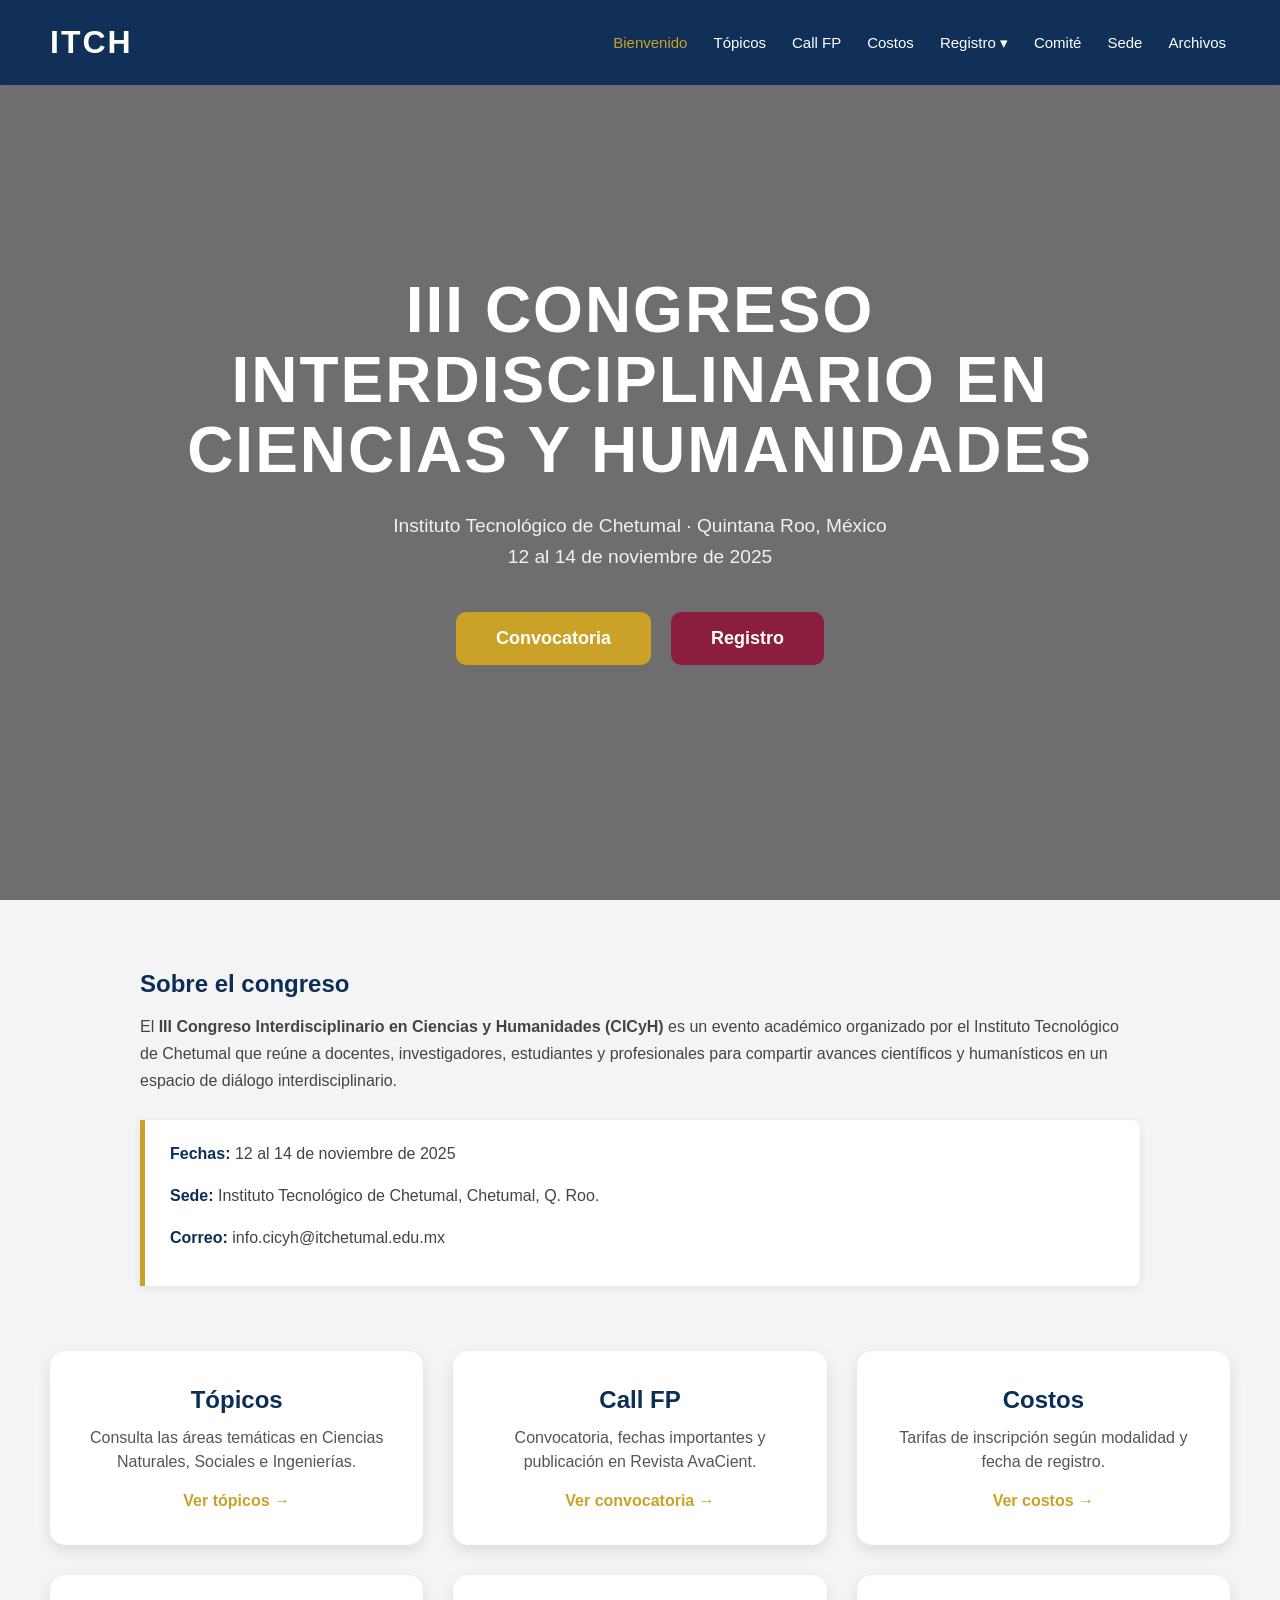
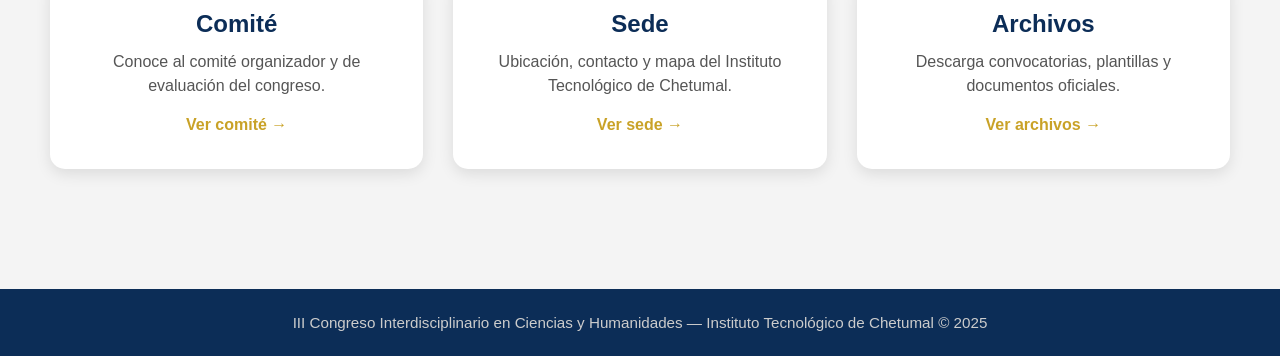
==== index.html @ 8d5da8f0 "archivos iniciales" ====
<!DOCTYPE html>
<html lang="es">
<head>
    <meta charset="UTF-8">
    <meta name="viewport" content="width=device-width, initial-scale=1.0">
    <title>III Congreso Interdisciplinario — ITCH</title>
    <link rel="stylesheet" href="css/style.css">
</head>
<body>

    <!-- ===== NAVEGACIÓN PRINCIPAL ===== -->
    <header>
        <nav class="navbar">
            <div class="logo">
                <a href="index.html"><h2>ITCH</h2></a>
            </div>
            <ul class="menu">
                <li><a href="index.html" class="activo">Bienvenido</a></li>
                <li><a href="topicos.html">Tópicos</a></li>
                <li><a href="call-fp.html">Call FP</a></li>
                <li><a href="costos.html">Costos</a></li>
                <li>
                    <a href="#">Registro ▾</a>
                    <ul class="submenu">
                        <li><a href="registro-publicacion.html">Trabajo con publicación</a></li>
                        <li><a href="registro-sin-publicacion.html">Trabajo sin publicación</a></li>
                        <li><a href="registro-asistente.html">Asistente</a></li>
                    </ul>
                </li>
                <li><a href="comite.html">Comité</a></li>
                <li><a href="sede.html">Sede</a></li>
                <li><a href="archivos.html">Archivos</a></li>
            </ul>
        </nav>
    </header>

    <!-- ===== HERO — Portada del congreso ===== -->
    <section class="hero">
        <div class="contenido">
            <h1>
                III CONGRESO <br>
                INTERDISCIPLINARIO EN <br>
                CIENCIAS Y HUMANIDADES
            </h1>
            <p class="texto-legal">
                Instituto Tecnológico de Chetumal · Quintana Roo, México
                <br>
                12 al 14 de noviembre de 2025
            </p>
            <div class="botones">
                <a href="archivos.html" class="btn">Convocatoria</a>
                <a href="registro-asistente.html" class="btn btn-secundario">Registro</a>
            </div>
        </div>
    </section>

    <!-- ===== DESCRIPCIÓN BREVE ===== -->
    <section class="pagina" style="padding-top: 40px; padding-bottom: 20px;">
        <h2>Sobre el congreso</h2>
        <p>
            El <strong>III Congreso Interdisciplinario en Ciencias y Humanidades (CICyH)</strong>
            es un evento académico organizado por el Instituto Tecnológico de Chetumal que reúne
            a docentes, investigadores, estudiantes y profesionales para compartir avances
            científicos y humanísticos en un espacio de diálogo interdisciplinario.
        </p>
        <div class="info-box">
            <p><strong>Fechas:</strong> 12 al 14 de noviembre de 2025</p>
            <p><strong>Sede:</strong> Instituto Tecnológico de Chetumal, Chetumal, Q. Roo.</p>
            <p><strong>Correo:</strong> info.cicyh@itchetumal.edu.mx</p>
        </div>
    </section>

    <!-- ===== TARJETAS DE ACCESO RÁPIDO (6 secciones) ===== -->
    <section class="cards" style="padding-top: 20px;">

        <div class="card">
            <h3>Tópicos</h3>
            <p>Consulta las áreas temáticas en Ciencias Naturales, Sociales e Ingenierías.</p>
            <a href="topicos.html">Ver tópicos →</a>
        </div>

        <div class="card">
            <h3>Call FP</h3>
            <p>Convocatoria, fechas importantes y publicación en Revista AvaCient.</p>
            <a href="call-fp.html">Ver convocatoria →</a>
        </div>

        <div class="card">
            <h3>Costos</h3>
            <p>Tarifas de inscripción según modalidad y fecha de registro.</p>
            <a href="costos.html">Ver costos →</a>
        </div>

        <div class="card">
            <h3>Comité</h3>
            <p>Conoce al comité organizador y de evaluación del congreso.</p>
            <a href="comite.html">Ver comité →</a>
        </div>

        <div class="card">
            <h3>Sede</h3>
            <p>Ubicación, contacto y mapa del Instituto Tecnológico de Chetumal.</p>
            <a href="sede.html">Ver sede →</a>
        </div>

        <div class="card">
            <h3>Archivos</h3>
            <p>Descarga convocatorias, plantillas y documentos oficiales.</p>
            <a href="archivos.html">Ver archivos →</a>
        </div>

    </section>

    <footer>
        <p>III Congreso Interdisciplinario en Ciencias y Humanidades — Instituto Tecnológico de Chetumal © 2025</p>
    </footer>

    <script src="js/script.js"></script>
</body>
</html>
---- css/style.css ----
/* ============================================================
   style.css — III Congreso Interdisciplinario en Ciencias y Humanidades
   Instituto Tecnológico de Chetumal (ITCH)
   HTML + CSS vanilla. Diseño pensado para escritorio.
   ============================================================ */

/* --- Reset: elimina márgenes y bordes por defecto del navegador --- */
* {
    margin: 0;
    padding: 0;
    box-sizing: border-box;
    font-family: Arial, Helvetica, sans-serif;
}

body {
    background-color: #f4f4f4;
    color: #333;
    min-width: 1024px;
}

/* ============================================================
   BARRA DE NAVEGACIÓN — Flexbox horizontal
   ============================================================ */

.navbar {
    width: 100%;
    height: 85px;
    background-color: rgba(12, 45, 87, 0.95);
    display: flex;
    justify-content: space-between;
    align-items: center;
    padding: 0 50px;
    position: fixed;
    top: 0;
    z-index: 1000;
    backdrop-filter: blur(5px);
}

.logo a {
    text-decoration: none;
}

.logo h2 {
    color: white;
    font-size: 32px;
    letter-spacing: 2px;
}

.menu {
    display: flex;
    list-style: none;
    gap: 18px;
    align-items: center;
}

.menu > li {
    position: relative;
}

.menu li a {
    text-decoration: none;
    color: white;
    font-size: 15px;
    transition: 0.3s;
    display: block;
    padding: 8px 4px;
}

.menu li a:hover,
.menu li a.activo {
    color: #c9a227;
}

/* Submenú de segundo nivel (Registro) */
.submenu {
    display: none;
    position: absolute;
    top: 100%;
    left: 0;
    background-color: #0c2d57;
    list-style: none;
    min-width: 240px;
    border-radius: 0 0 8px 8px;
    box-shadow: 0 4px 12px rgba(0, 0, 0, 0.3);
    padding: 8px 0;
}

.menu > li:hover .submenu {
    display: block;
}

.submenu li a {
    padding: 10px 20px;
    font-size: 14px;
}

.submenu li a:hover {
    background-color: rgba(201, 162, 39, 0.15);
}

/* ============================================================
   HERO — Portada principal (index.html)
   ============================================================ */

.hero {
    width: 100%;
    height: 100vh;
    background:
        linear-gradient(rgba(0, 0, 0, 0.55), rgba(0, 0, 0, 0.55)),
        url('../img/fondo.jpg');
    background-size: cover;
    background-position: center;
    display: flex;
    justify-content: center;
    align-items: center;
    text-align: center;
    padding: 0 20px;
}

.contenido {
    max-width: 1100px;
    margin-top: 40px;
}

.contenido h1 {
    color: white;
    font-size: 4rem;
    font-weight: 900;
    line-height: 1.1;
    letter-spacing: 2px;
    margin-bottom: 25px;
    text-transform: uppercase;
}

.texto-legal {
    color: #f1f1f1;
    font-size: 1.2rem;
    margin-bottom: 40px;
    line-height: 1.6;
}

.botones {
    display: flex;
    justify-content: center;
    align-items: center;
    gap: 20px;
}

.btn {
    background-color: #c9a227;
    color: white;
    padding: 16px 40px;
    border-radius: 10px;
    text-decoration: none;
    font-size: 18px;
    font-weight: bold;
    transition: 0.3s;
    border: none;
    cursor: pointer;
    display: inline-block;
}

.btn:hover {
    transform: translateY(-3px);
    background-color: #a88414;
}

.btn-secundario {
    background-color: #8b1e3f;
}

.btn-secundario:hover {
    background-color: #701730;
}

.btn-limpiar {
    background-color: #666;
}

.btn-limpiar:hover {
    background-color: #444;
}

/* ============================================================
   TARJETAS — Acceso rápido (index.html y archivos.html)
   ============================================================ */

.cards {
    width: 100%;
    padding: 80px 50px;
    display: grid;
    grid-template-columns: repeat(3, 1fr);
    gap: 30px;
}

.card {
    background-color: white;
    padding: 35px 28px;
    border-radius: 15px;
    box-shadow: 0 5px 15px rgba(0, 0, 0, 0.1);
    text-align: center;
    transition: 0.3s;
}

.card:hover {
    transform: translateY(-8px);
}

.card h3 {
    color: #0c2d57;
    font-size: 24px;
    margin-bottom: 12px;
}

.card p {
    color: #555;
    line-height: 1.5;
    margin-bottom: 18px;
}

.card a {
    color: #c9a227;
    font-weight: bold;
    text-decoration: none;
}

.card a:hover {
    text-decoration: underline;
}

/* ============================================================
   PÁGINAS INTERNAS — Contenedor general
   ============================================================ */

.pagina {
    max-width: 1100px;
    margin: 0 auto;
    padding: 120px 50px 60px;
}

.pagina h1 {
    color: #0c2d57;
    font-size: 2.5rem;
    margin-bottom: 10px;
    border-bottom: 4px solid #c9a227;
    padding-bottom: 15px;
}

.pagina .subtitulo {
    color: #666;
    font-size: 1.1rem;
    margin-bottom: 30px;
}

.pagina h2 {
    color: #0c2d57;
    font-size: 1.5rem;
    margin: 30px 0 15px;
}

.pagina p {
    line-height: 1.7;
    margin-bottom: 15px;
    color: #444;
}

.pagina ul,
.pagina ol {
    margin: 15px 0 15px 30px;
    line-height: 1.8;
    color: #444;
}

.pagina a {
    color: #0c2d57;
}

.info-box {
    background-color: white;
    border-left: 5px solid #c9a227;
    padding: 20px 25px;
    margin: 25px 0;
    border-radius: 0 8px 8px 0;
    box-shadow: 0 2px 8px rgba(0, 0, 0, 0.08);
}

.info-box strong {
    color: #0c2d57;
}

/* ============================================================
   TÓPICOS — Grid de 3 áreas temáticas
   ============================================================ */

.topicos-grid {
    display: grid;
    grid-template-columns: repeat(3, 1fr);
    gap: 25px;
    margin-top: 30px;
}

.topico-card {
    background-color: white;
    padding: 28px;
    border-radius: 12px;
    box-shadow: 0 4px 12px rgba(0, 0, 0, 0.1);
}

.topico-card h3 {
    color: #8b1e3f;
    font-size: 1.15rem;
    margin-bottom: 15px;
    line-height: 1.3;
}

.topico-card ul {
    margin-left: 18px;
    font-size: 0.95rem;
}

/* ============================================================
   TABLAS — Costos y fechas
   ============================================================ */

.tabla-datos {
    width: 100%;
    border-collapse: collapse;
    margin: 20px 0;
    background-color: white;
    box-shadow: 0 2px 10px rgba(0, 0, 0, 0.08);
    border-radius: 8px;
    overflow: hidden;
}

.tabla-datos th,
.tabla-datos td {
    padding: 14px 20px;
    text-align: left;
    border-bottom: 1px solid #e0e0e0;
}

.tabla-datos th {
    background-color: #0c2d57;
    color: white;
}

.tabla-datos tr:last-child td {
    border-bottom: none;
}

.tabla-datos tr:nth-child(even) {
    background-color: #f9f9f9;
}

/* Botones de descarga en Call FP */
.botones-descarga {
    display: flex;
    gap: 20px;
    margin: 25px 0;
    flex-wrap: wrap;
}

/* ============================================================
   FORMULARIOS DE REGISTRO
   ============================================================ */

.formulario {
    background-color: white;
    padding: 35px 40px;
    border-radius: 12px;
    box-shadow: 0 4px 15px rgba(0, 0, 0, 0.1);
    margin-top: 20px;
}

.grupo-campo {
    margin-bottom: 20px;
}

.grupo-campo label {
    display: block;
    font-weight: bold;
    color: #0c2d57;
    margin-bottom: 6px;
}

.grupo-campo input,
.grupo-campo select,
.grupo-campo textarea {
    width: 100%;
    padding: 12px 14px;
    border: 2px solid #ddd;
    border-radius: 8px;
    font-size: 16px;
}

.grupo-campo input:focus,
.grupo-campo select:focus,
.grupo-campo textarea:focus {
    outline: none;
    border-color: #c9a227;
}

.grupo-campo textarea {
    min-height: 90px;
    resize: vertical;
}

.grupo-campo small {
    display: block;
    color: #777;
    margin-top: 4px;
    font-size: 0.85rem;
}

.fila-dos {
    display: flex;
    gap: 20px;
}

.fila-dos .grupo-campo {
    flex: 1;
}

.botones-formulario {
    display: flex;
    gap: 15px;
    margin-top: 10px;
}

/* ============================================================
   COMITÉ — Acordeón con details/summary
   ============================================================ */

.acordeon {
    margin-top: 25px;
}

.acordeon details {
    background-color: white;
    border-radius: 8px;
    margin-bottom: 12px;
    box-shadow: 0 2px 8px rgba(0, 0, 0, 0.08);
}

.acordeon summary {
    padding: 18px 25px;
    font-size: 1.1rem;
    font-weight: bold;
    color: #0c2d57;
    cursor: pointer;
    background-color: #eef2f7;
    list-style: none;
}

.acordeon summary::before {
    content: "▶ ";
    color: #c9a227;
    font-size: 0.85rem;
}

.acordeon details[open] summary::before {
    content: "▼ ";
}

.acordeon .contenido-acordeon {
    padding: 20px 25px;
    line-height: 1.8;
}

.acordeon .contenido-acordeon ul {
    margin-left: 20px;
}

/* ============================================================
   SEDE — Datos de contacto y mapa
   ============================================================ */

.sede-info {
    display: flex;
    gap: 40px;
    margin-top: 25px;
}

.sede-datos {
    flex: 1;
}

.sede-datos a {
    color: #0c2d57;
}

.sede-mapa {
    flex: 1;
    min-height: 380px;
    border-radius: 12px;
    overflow: hidden;
    border: 2px solid #ddd;
}

.sede-mapa iframe {
    width: 100%;
    height: 380px;
    border: 0;
}

/* ============================================================
   ARCHIVOS — Lista de descargas
   ============================================================ */

.lista-archivos {
    list-style: none;
    margin: 25px 0;
    padding: 0;
}

.lista-archivos li {
    background-color: white;
    margin-bottom: 12px;
    padding: 18px 25px;
    border-radius: 8px;
    box-shadow: 0 2px 6px rgba(0, 0, 0, 0.06);
    display: flex;
    justify-content: space-between;
    align-items: center;
}

.lista-archivos a {
    color: #0c2d57;
    font-weight: bold;
    text-decoration: none;
}

.lista-archivos a:hover {
    color: #c9a227;
}

.lista-archivos .tipo {
    color: #888;
    font-size: 0.9rem;
}

/* ============================================================
   PÁGINA DE ÉXITO (exito.html)
   ============================================================ */

.exito {
    text-align: center;
    padding: 180px 50px 80px;
    max-width: 700px;
    margin: 0 auto;
}

.exito-icono {
    font-size: 5rem;
    color: #2e7d32;
    margin-bottom: 20px;
}

.exito h1 {
    color: #0c2d57;
    font-size: 2.2rem;
    margin-bottom: 15px;
}

.exito p {
    color: #555;
    font-size: 1.1rem;
    margin-bottom: 20px;
    line-height: 1.6;
}

/* ============================================================
   PIE DE PÁGINA
   ============================================================ */

footer {
    background-color: #0c2d57;
    color: white;
    text-align: center;
    padding: 25px 50px;
    margin-top: 40px;
}

footer p {
    font-size: 0.95rem;
    color: #ccc;
}
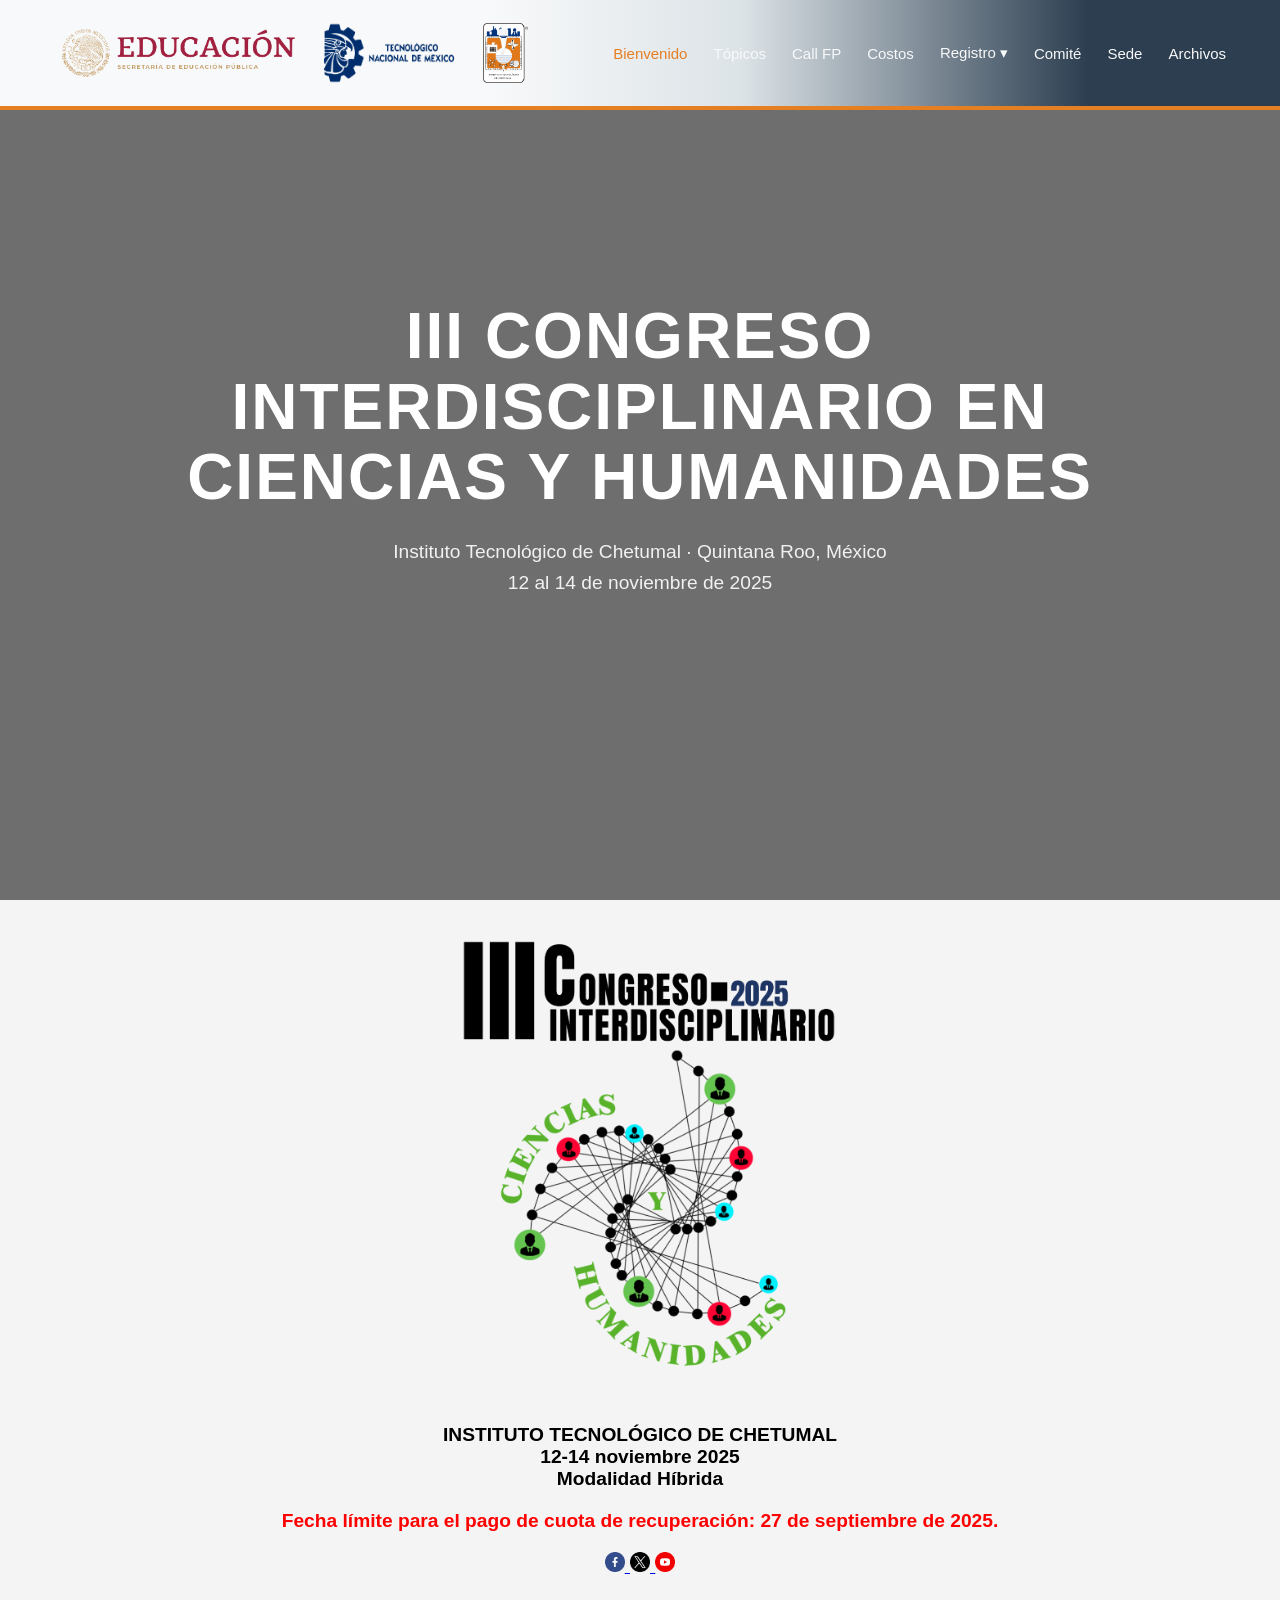
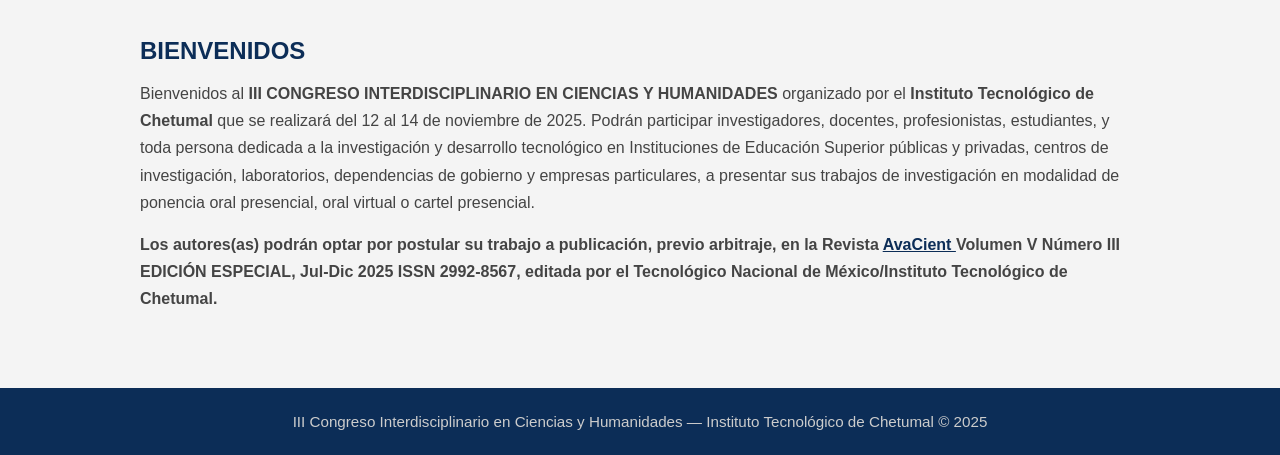
==== commit 59464b2f: "Actualización del sistema de diseño y modificacion del encabezado" ====
--- a/index.html
+++ b/index.html
@@ -4,15 +4,20 @@
     <meta charset="UTF-8">
     <meta name="viewport" content="width=device-width, initial-scale=1.0">
     <title>III Congreso Interdisciplinario — ITCH</title>
+    <link rel="icon" href="img/tecnm.ico" />
     <link rel="stylesheet" href="css/style.css">
 </head>
 <body>
 
-    <!-- ===== NAVEGACIÓN PRINCIPAL ===== -->
     <header>
-        <nav class="navbar">
-            <div class="logo">
-                <a href="index.html"><h2>ITCH</h2></a>
+        <nav class="navbar navbar-institucional">
+            <!-- Bloque institucional: logos oficiales alineados a la izquierda -->
+            <div class="navbar-logos">
+                <a href="index.html" class="navbar-logos-link">
+                    <img src="img/logo_educacion.png" alt="Secretaría de Educación Pública" class="nav-logo logo-educacion">
+                    <img src="img/logo_tecnm.png" alt="Tecnológico Nacional de México" class="nav-logo logo-tecnm">
+                    <img src="img/logo_itch.png" alt="Instituto Tecnológico de Chetumal" class="nav-logo logo-itch">
+                </a>
             </div>
             <ul class="menu">
                 <li><a href="index.html" class="activo">Bienvenido</a></li>
@@ -34,8 +39,9 @@
         </nav>
     </header>
 
-    <!-- ===== HERO — Portada del congreso ===== -->
+    <!-- Banner principal -->
     <section class="hero">
+
         <div class="contenido">
             <h1>
                 III CONGRESO <br>
@@ -47,68 +53,59 @@
                 <br>
                 12 al 14 de noviembre de 2025
             </p>
-            <div class="botones">
-                <a href="archivos.html" class="btn">Convocatoria</a>
-                <a href="registro-asistente.html" class="btn btn-secundario">Registro</a>
-            </div>
         </div>
     </section>
 
-    <!-- ===== DESCRIPCIÓN BREVE ===== -->
-    <section class="pagina" style="padding-top: 40px; padding-bottom: 20px;">
-        <h2>Sobre el congreso</h2>
+    <center>
+        <img src="img/Logocicyh.png" alt="Logo Congreso" width="500px">
+    </center>
+
+    <p class="texto-centrado">
+        INSTITUTO TECNOLÓGICO DE CHETUMAL<br>
+        12-14 noviembre 2025<br>
+        Modalidad Híbrida<br>
+    </p>
+
+    <p class="texto-centrado texto-rojo">
+        Fecha límite para el pago de cuota de recuperación: 27 de septiembre de 2025.
+    </p>
+
+    <p class="texto-centrado">
+        <a href="https://www.facebook.com/ITChetumal" target="_blank">
+            <img src="img/icono_facebook.png" alt="Facebook" width="20px">
+        </a>
+        <a href="https://twitter.com/IT_Chetumal" target="_blank">
+            <img src="img/icono_x.png" alt="X" width="20px">
+        </a>
+        <a href="https://www.youtube.com/@institutotecnologicodechet8726" target="_blank">
+            <img src="img/icono_youtube.png" alt="Youtube" width="20px">
+        </a>
+    </p>
+
+    <section class="pagina" style="padding-top: 10px; padding-bottom: 20px;">
+        <h2>BIENVENIDOS</h2>
         <p>
-            El <strong>III Congreso Interdisciplinario en Ciencias y Humanidades (CICyH)</strong>
-            es un evento académico organizado por el Instituto Tecnológico de Chetumal que reúne
-            a docentes, investigadores, estudiantes y profesionales para compartir avances
-            científicos y humanísticos en un espacio de diálogo interdisciplinario.
+            Bienvenidos al <strong>III CONGRESO INTERDISCIPLINARIO EN CIENCIAS Y HUMANIDADES</strong> 
+            organizado por el <strong>Instituto Tecnológico de Chetumal</strong> que se realizará 
+            del 12 al 14 de noviembre de 2025. Podrán participar investigadores, docentes, profesionistas, estudiantes, 
+            y toda persona dedicada a la investigación y desarrollo tecnológico en Instituciones 
+            de Educación Superior públicas y privadas, centros de investigación, laboratorios, 
+            dependencias de gobierno y empresas particulares, a presentar sus trabajos de 
+            investigación en modalidad de ponencia oral presencial, oral virtual o cartel presencial. 
         </p>
-        <div class="info-box">
-            <p><strong>Fechas:</strong> 12 al 14 de noviembre de 2025</p>
-            <p><strong>Sede:</strong> Instituto Tecnológico de Chetumal, Chetumal, Q. Roo.</p>
-            <p><strong>Correo:</strong> info.cicyh@itchetumal.edu.mx</p>
-        </div>
-    </section>
+        <p>
+            <strong>
+            Los autores(as) podrán optar por postular su trabajo a publicación,
+            previo arbitraje, en la Revista 
+            <a href="https://avacient.chetumal.tecnm.mx/index.php/revista/issue/archive" target="_blank">
+                AvaCient
+            </a> 
 
-    <!-- ===== TARJETAS DE ACCESO RÁPIDO (6 secciones) ===== -->
-    <section class="cards" style="padding-top: 20px;">
-
-        <div class="card">
-            <h3>Tópicos</h3>
-            <p>Consulta las áreas temáticas en Ciencias Naturales, Sociales e Ingenierías.</p>
-            <a href="topicos.html">Ver tópicos →</a>
-        </div>
-
-        <div class="card">
-            <h3>Call FP</h3>
-            <p>Convocatoria, fechas importantes y publicación en Revista AvaCient.</p>
-            <a href="call-fp.html">Ver convocatoria →</a>
-        </div>
-
-        <div class="card">
-            <h3>Costos</h3>
-            <p>Tarifas de inscripción según modalidad y fecha de registro.</p>
-            <a href="costos.html">Ver costos →</a>
-        </div>
-
-        <div class="card">
-            <h3>Comité</h3>
-            <p>Conoce al comité organizador y de evaluación del congreso.</p>
-            <a href="comite.html">Ver comité →</a>
-        </div>
-
-        <div class="card">
-            <h3>Sede</h3>
-            <p>Ubicación, contacto y mapa del Instituto Tecnológico de Chetumal.</p>
-            <a href="sede.html">Ver sede →</a>
-        </div>
-
-        <div class="card">
-            <h3>Archivos</h3>
-            <p>Descarga convocatorias, plantillas y documentos oficiales.</p>
-            <a href="archivos.html">Ver archivos →</a>
-        </div>
-
+            Volumen V Número III EDICIÓN ESPECIAL, 
+            Jul-Dic 2025 ISSN 2992-8567, editada por el Tecnológico Nacional de 
+            México/Instituto Tecnológico de Chetumal.
+            </strong>
+        </p>
     </section>
 
     <footer>
--- a/css/style.css
+++ b/css/style.css
@@ -18,14 +18,36 @@
     min-width: 1024px;
 }
 
+.texto-centrado {
+    text-align: center;
+    font-size: 1.2rem;
+    font-weight: bold;
+    color: #000000;
+    margin-bottom: 20px;
+    margin-top: 20px;
+    margin-left: 20px;
+    margin-right: 20px;
+}
+
+.texto-rojo {
+    color: #ff0000;
+    font-weight: bold;
+    font-size: 1.2rem;
+    margin-bottom: 20px;
+    margin-top: 20px;
+    margin-left: 20px;
+    margin-right: 20px;
+}
+
 /* ============================================================
    BARRA DE NAVEGACIÓN — Flexbox horizontal
    ============================================================ */
 
 .navbar {
     width: 100%;
-    height: 85px;
-    background-color: rgba(12, 45, 87, 0.95);
+    height: 110px;
+    /* Secondary #2C3E50 — fondo base del navbar (páginas internas) */
+    background-color: #2C3E50;
     display: flex;
     justify-content: space-between;
     align-items: center;
@@ -33,15 +55,71 @@
     position: fixed;
     top: 0;
     z-index: 1000;
-    backdrop-filter: blur(5px);
-}
-
+    /* Primary #E67E22 — borde inferior institucional */
+    border-bottom: 4px solid #E67E22;
+}
+
+/* Navbar institucional de index.html — degradado horizontal refinado */
+.navbar-institucional {
+    padding: 0 50px;
+    background: linear-gradient(
+        90deg,
+        #F8F9FA 0%,
+        #F8F9FA 38%,
+        #DCE3E7 58%,
+        #2C3E50 85%,
+        #2C3E50 100%
+    );
+}
+
+/* Bloque de logos oficiales (zona clara e intermedia del degradado) */
+.navbar-logos {
+    display: flex;
+    align-items: center;
+    flex-shrink: 0;
+    /* Aire visual extra al bloque institucional dentro del padding del navbar */
+    padding-left: 12px;
+}
+
+.navbar-logos-link {
+    display: flex;
+    align-items: center;
+    gap: 24px;
+    text-decoration: none;
+}
+
+.nav-logo {
+    display: block;
+    width: auto;
+    object-fit: contain;
+}
+
+/* Proporciones equilibradas — SEP clara, TecNM con mayor presencia, ITCH contenido */
+.navbar-logos .logo-educacion {
+    max-height: 48px;
+}
+
+.navbar-logos .logo-tecnm {
+    max-height: 62px;
+}
+
+.navbar-logos .logo-itch {
+    max-height: 60px;
+}
+
+/* Menú alineado a la derecha sobre la zona oscura del degradado */
+.navbar-institucional .menu {
+    margin-left: auto;
+}
+
+/* Logo de texto ITCH en las demás páginas del sitio */
 .logo a {
     text-decoration: none;
 }
 
 .logo h2 {
-    color: white;
+    /* Neutral #F8F9FA — texto del logo ITCH en el menú */
+    color: #F8F9FA;
     font-size: 32px;
     letter-spacing: 2px;
 }
@@ -59,7 +137,8 @@
 
 .menu li a {
     text-decoration: none;
-    color: white;
+    /* Neutral #F8F9FA — texto del menú */
+    color: #F8F9FA;
     font-size: 15px;
     transition: 0.3s;
     display: block;
@@ -68,7 +147,8 @@
 
 .menu li a:hover,
 .menu li a.activo {
-    color: #c9a227;
+    /* Secondary #E67E22 — hover y enlace activo */
+    color: #E67E22;
 }
 
 /* Submenú de segundo nivel (Registro) */
@@ -77,12 +157,15 @@
     position: absolute;
     top: 100%;
     left: 0;
-    background-color: #0c2d57;
+    /* Tertiary #2C3E50 — fondo del submenú Registro */
+    background-color: #2C3E50;
     list-style: none;
     min-width: 240px;
     border-radius: 0 0 8px 8px;
     box-shadow: 0 4px 12px rgba(0, 0, 0, 0.3);
     padding: 8px 0;
+    border: 1px solid #2C3E50;
+    border-top: none;
 }
 
 .menu > li:hover .submenu {
@@ -95,7 +178,9 @@
 }
 
 .submenu li a:hover {
-    background-color: rgba(201, 162, 39, 0.15);
+    /* Secondary #E67E22 — resaltado en submenú */
+    background-color: rgba(230, 126, 34, 0.2);
+    color: #E67E22;
 }
 
 /* ============================================================
@@ -235,7 +320,7 @@
 .pagina {
     max-width: 1100px;
     margin: 0 auto;
-    padding: 120px 50px 60px;
+    padding: 130px 50px 60px; /* 130px compensa navbar fijo de 110px */
 }
 
 .pagina h1 {
@@ -360,6 +445,23 @@
     flex-wrap: wrap;
 }
 
+/* Contraste: .pagina a pone texto azul oscuro; aquí lo corregimos por botón */
+.botones-descarga .btn {
+    color: #0c2d57; /* Amarillo/dorado: azul oscuro legible sobre fondo claro */
+}
+
+.botones-descarga .btn:hover {
+    color: #0c2d57;
+}
+
+.botones-descarga .btn.btn-secundario {
+    color: white; /* Guinda/vino: texto blanco sobre fondo oscuro */
+}
+
+.botones-descarga .btn.btn-secundario:hover {
+    color: white;
+}
+
 /* ============================================================
    FORMULARIOS DE REGISTRO
    ============================================================ */
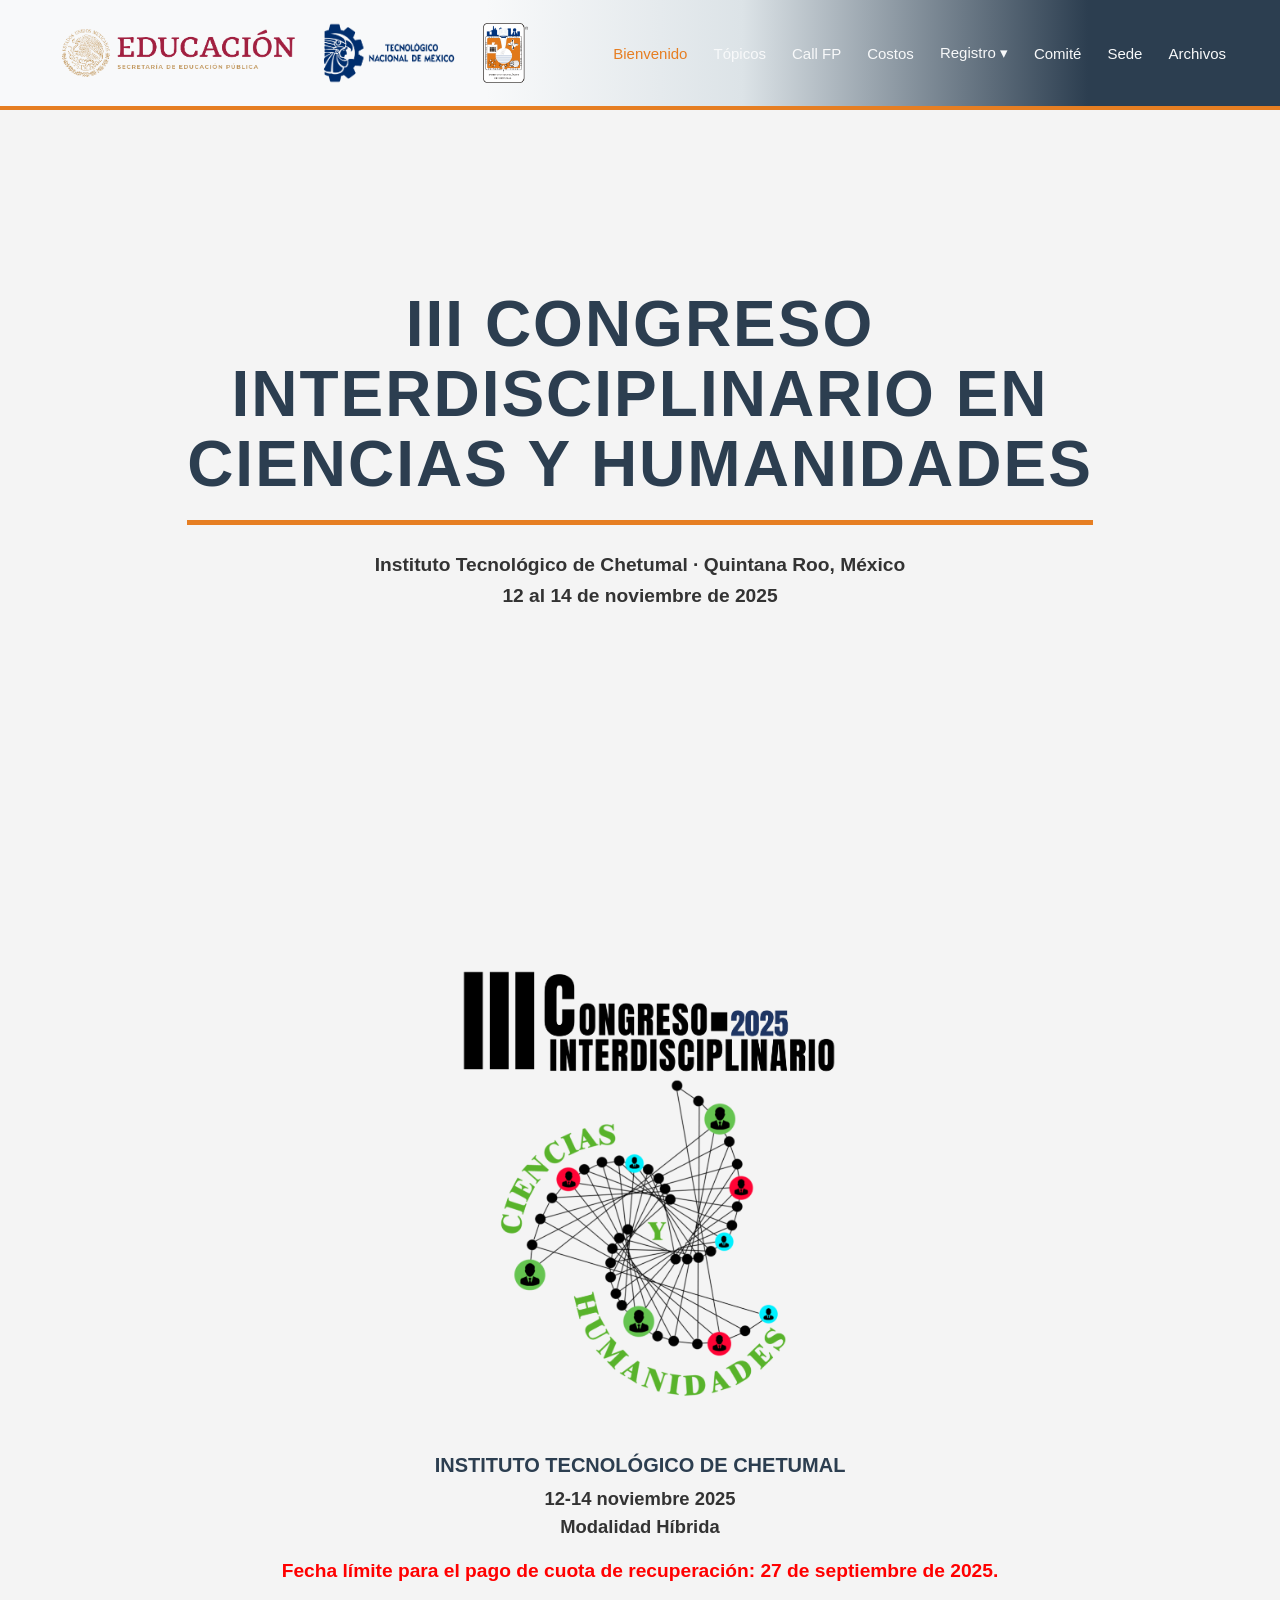
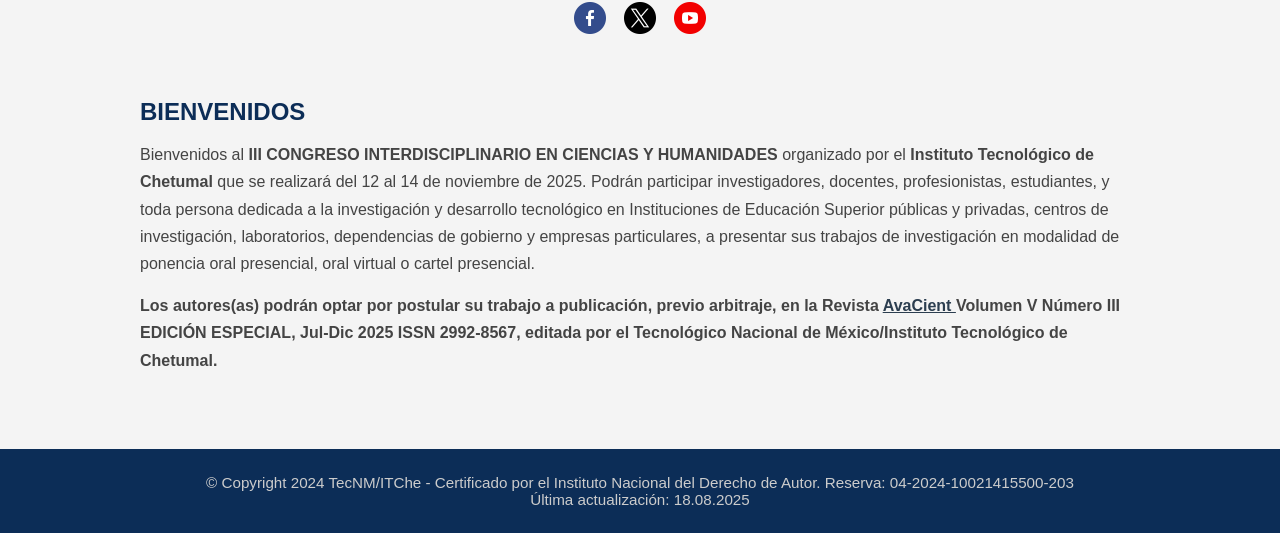
==== commit 557e827b: "actualizacion de estilos en todas las paginas" ====
--- a/index.html
+++ b/index.html
@@ -56,31 +56,33 @@
         </div>
     </section>
 
-    <center>
-        <img src="img/Logocicyh.png" alt="Logo Congreso" width="500px">
-    </center>
+    <div class="logo-congreso">
+        <img src="img/Logocicyh.png" alt="Logo Congreso">
+    </div>
 
-    <p class="texto-centrado">
-        INSTITUTO TECNOLÓGICO DE CHETUMAL<br>
-        12-14 noviembre 2025<br>
-        Modalidad Híbrida<br>
-    </p>
+    <div class="datos-evento">
+        <p class="evento-titulo">INSTITUTO TECNOLÓGICO DE CHETUMAL</p>
+        <p class="evento-detalles">
+            12-14 noviembre 2025<br>
+            Modalidad Híbrida
+        </p>
+    </div>
 
     <p class="texto-centrado texto-rojo">
         Fecha límite para el pago de cuota de recuperación: 27 de septiembre de 2025.
     </p>
 
-    <p class="texto-centrado">
-        <a href="https://www.facebook.com/ITChetumal" target="_blank">
-            <img src="img/icono_facebook.png" alt="Facebook" width="20px">
+    <div class="redes-sociales">
+        <a href="https://www.facebook.com/ITChetumal" target="_blank" aria-label="Facebook del Instituto Tecnológico de Chetumal">
+            <img src="img/icono_facebook.png" alt="Facebook" class="icono-red-social">
         </a>
-        <a href="https://twitter.com/IT_Chetumal" target="_blank">
-            <img src="img/icono_x.png" alt="X" width="20px">
+        <a href="https://twitter.com/IT_Chetumal" target="_blank" aria-label="X del Instituto Tecnológico de Chetumal">
+            <img src="img/icono_x.png" alt="X" class="icono-red-social">
         </a>
-        <a href="https://www.youtube.com/@institutotecnologicodechet8726" target="_blank">
-            <img src="img/icono_youtube.png" alt="Youtube" width="20px">
+        <a href="https://www.youtube.com/@institutotecnologicodechet8726" target="_blank" aria-label="YouTube del Instituto Tecnológico de Chetumal">
+            <img src="img/icono_youtube.png" alt="YouTube" class="icono-red-social">
         </a>
-    </p>
+    </div>
 
     <section class="pagina" style="padding-top: 10px; padding-bottom: 20px;">
         <h2>BIENVENIDOS</h2>
@@ -109,7 +111,13 @@
     </section>
 
     <footer>
-        <p>III Congreso Interdisciplinario en Ciencias y Humanidades — Instituto Tecnológico de Chetumal © 2025</p>
+        <p>
+            © Copyright 2024 TecNM/ITChe - Certificado por el Instituto Nacional del Derecho de Autor.
+            Reserva: 04-2024-10021415500-203
+        </p>
+        <p>
+            Última actualización: 18.08.2025
+        </p>
     </footer>
 
     <script src="js/script.js"></script>
--- a/css/style.css
+++ b/css/style.css
@@ -37,6 +37,57 @@
     margin-top: 20px;
     margin-left: 20px;
     margin-right: 20px;
+}
+
+/* --- Logo y datos del evento (index.html) --- */
+.logo-congreso {
+    text-align: center;
+    margin: 30px 0 20px;
+}
+
+.logo-congreso img {
+    width: 500px;
+    max-width: 100%;
+    height: auto;
+}
+
+.datos-evento {
+    text-align: center;
+    margin: 20px 0;
+}
+
+.evento-titulo {
+    font-size: 1.25rem;
+    font-weight: bold;
+    color: #2C3E50;
+    margin-bottom: 8px;
+}
+
+.evento-detalles {
+    font-size: 1.15rem;
+    font-weight: bold;
+    color: #333333;
+    line-height: 1.5;
+}
+
+/* --- Redes sociales (index.html) --- */
+.redes-sociales {
+    display: flex;
+    justify-content: center;
+    align-items: center;
+    gap: 18px;
+    margin: 20px 0;
+}
+
+.icono-red-social {
+    width: 32px;
+    height: 32px;
+    object-fit: contain;
+    transition: 0.3s;
+}
+
+.icono-red-social:hover {
+    transform: scale(1.15);
 }
 
 /* ============================================================
@@ -190,11 +241,8 @@
 .hero {
     width: 100%;
     height: 100vh;
-    background:
-        linear-gradient(rgba(0, 0, 0, 0.55), rgba(0, 0, 0, 0.55)),
-        url('../img/fondo.jpg');
-    background-size: cover;
-    background-position: center;
+    /* Fondo claro igual al resto del sitio (sin imagen ni capa oscura) */
+    background-color: #f4f4f4;
     display: flex;
     justify-content: center;
     align-items: center;
@@ -208,18 +256,24 @@
 }
 
 .contenido h1 {
-    color: white;
+    /* Secondary #2C3E50 — título legible sobre fondo claro */
+    color: #2C3E50;
     font-size: 4rem;
     font-weight: 900;
     line-height: 1.1;
     letter-spacing: 2px;
     margin-bottom: 25px;
     text-transform: uppercase;
+    text-shadow: none;
+    /* Primary #E67E22 — acento institucional bajo el título */
+    border-bottom: 5px solid #E67E22;
+    padding-bottom: 20px;
 }
 
 .texto-legal {
-    color: #f1f1f1;
+    color: #333333;
     font-size: 1.2rem;
+    font-weight: bold;
     margin-bottom: 40px;
     line-height: 1.6;
 }
@@ -232,8 +286,8 @@
 }
 
 .btn {
-    background-color: #c9a227;
-    color: white;
+    background-color: #E67E22;
+    color: #F8F9FA;
     padding: 16px 40px;
     border-radius: 10px;
     text-decoration: none;
@@ -247,23 +301,35 @@
 
 .btn:hover {
     transform: translateY(-3px);
-    background-color: #a88414;
+    background-color: #cf6f1d;
+    color: #F8F9FA;
 }
 
 .btn-secundario {
-    background-color: #8b1e3f;
+    background-color: #2C3E50;
+    color: #F8F9FA;
 }
 
 .btn-secundario:hover {
-    background-color: #701730;
+    background-color: #1f2d3a;
+    color: #F8F9FA;
+}
+
+/* Evita que .pagina a sobrescriba el color de los botones-enlace */
+.pagina a.btn,
+.pagina a.btn:hover {
+    color: #F8F9FA;
+    text-decoration: none;
 }
 
 .btn-limpiar {
-    background-color: #666;
+    background-color: #7F8C8D;
+    color: #F8F9FA;
 }
 
 .btn-limpiar:hover {
-    background-color: #444;
+    background-color: #2C3E50;
+    color: #F8F9FA;
 }
 
 /* ============================================================
@@ -332,9 +398,11 @@
 }
 
 .pagina .subtitulo {
-    color: #666;
+    max-width: 800px;
+    margin: 0 auto 30px;
+    text-align: center;
+    color: #555;
     font-size: 1.1rem;
-    margin-bottom: 30px;
 }
 
 .pagina h2 {
@@ -357,12 +425,18 @@
 }
 
 .pagina a {
-    color: #0c2d57;
+    color: #2C3E50;
+    font-weight: bold;
+}
+
+.pagina a:hover {
+    color: #E67E22;
 }
 
 .info-box {
     background-color: white;
-    border-left: 5px solid #c9a227;
+    /* Primary #E67E22 — acento lateral institucional */
+    border-left: 5px solid #E67E22;
     padding: 20px 25px;
     margin: 25px 0;
     border-radius: 0 8px 8px 0;
@@ -370,7 +444,7 @@
 }
 
 .info-box strong {
-    color: #0c2d57;
+    color: #2C3E50;
 }
 
 /* ============================================================
@@ -388,19 +462,29 @@
     background-color: white;
     padding: 28px;
     border-radius: 12px;
-    box-shadow: 0 4px 12px rgba(0, 0, 0, 0.1);
+    /* Primary #E67E22 — acento superior institucional */
+    border-top: 5px solid #E67E22;
+    box-shadow: 0 4px 12px rgba(0, 0, 0, 0.10);
 }
 
 .topico-card h3 {
-    color: #8b1e3f;
+    /* Secondary #2C3E50 — título de cada área temática */
+    color: #2C3E50;
     font-size: 1.15rem;
     margin-bottom: 15px;
     line-height: 1.3;
+    border-bottom: 3px solid #E67E22;
+    padding-bottom: 10px;
 }
 
 .topico-card ul {
     margin-left: 18px;
     font-size: 0.95rem;
+    line-height: 1.7;
+}
+
+.topico-card ul li {
+    margin-bottom: 6px;
 }
 
 /* ============================================================
@@ -415,6 +499,8 @@
     box-shadow: 0 2px 10px rgba(0, 0, 0, 0.08);
     border-radius: 8px;
     overflow: hidden;
+    /* Primary #E67E22 — acento superior institucional */
+    border-top: 5px solid #E67E22;
 }
 
 .tabla-datos th,
@@ -425,8 +511,14 @@
 }
 
 .tabla-datos th {
-    background-color: #0c2d57;
-    color: white;
+    /* Secondary #2C3E50 — encabezado de tabla */
+    background-color: #2C3E50;
+    color: #F8F9FA;
+}
+
+.tabla-datos td:first-child {
+    font-weight: bold;
+    color: #2C3E50;
 }
 
 .tabla-datos tr:last-child td {
@@ -434,7 +526,7 @@
 }
 
 .tabla-datos tr:nth-child(even) {
-    background-color: #f9f9f9;
+    background-color: #F8F9FA;
 }
 
 /* Botones de descarga en Call FP */
@@ -443,23 +535,6 @@
     gap: 20px;
     margin: 25px 0;
     flex-wrap: wrap;
-}
-
-/* Contraste: .pagina a pone texto azul oscuro; aquí lo corregimos por botón */
-.botones-descarga .btn {
-    color: #0c2d57; /* Amarillo/dorado: azul oscuro legible sobre fondo claro */
-}
-
-.botones-descarga .btn:hover {
-    color: #0c2d57;
-}
-
-.botones-descarga .btn.btn-secundario {
-    color: white; /* Guinda/vino: texto blanco sobre fondo oscuro */
-}
-
-.botones-descarga .btn.btn-secundario:hover {
-    color: white;
 }
 
 /* ============================================================
@@ -470,7 +545,9 @@
     background-color: white;
     padding: 35px 40px;
     border-radius: 12px;
-    box-shadow: 0 4px 15px rgba(0, 0, 0, 0.1);
+    /* Primary #E67E22 — acento superior institucional */
+    border-top: 5px solid #E67E22;
+    box-shadow: 0 4px 15px rgba(0, 0, 0, 0.10);
     margin-top: 20px;
 }
 
@@ -481,7 +558,7 @@
 .grupo-campo label {
     display: block;
     font-weight: bold;
-    color: #0c2d57;
+    color: #2C3E50;
     margin-bottom: 6px;
 }
 
@@ -493,13 +570,15 @@
     border: 2px solid #ddd;
     border-radius: 8px;
     font-size: 16px;
+    background-color: #F8F9FA;
 }
 
 .grupo-campo input:focus,
 .grupo-campo select:focus,
 .grupo-campo textarea:focus {
     outline: none;
-    border-color: #c9a227;
+    border-color: #E67E22;
+    background-color: white;
 }
 
 .grupo-campo textarea {
@@ -509,7 +588,7 @@
 
 .grupo-campo small {
     display: block;
-    color: #777;
+    color: #666;
     margin-top: 4px;
     font-size: 0.85rem;
 }
@@ -541,22 +620,29 @@
     background-color: white;
     border-radius: 8px;
     margin-bottom: 12px;
+    /* Primary #E67E22 — acento superior institucional */
+    border-top: 4px solid #E67E22;
     box-shadow: 0 2px 8px rgba(0, 0, 0, 0.08);
+    overflow: hidden;
 }
 
 .acordeon summary {
     padding: 18px 25px;
     font-size: 1.1rem;
     font-weight: bold;
-    color: #0c2d57;
+    color: #2C3E50;
     cursor: pointer;
-    background-color: #eef2f7;
+    background-color: #F8F9FA;
     list-style: none;
+}
+
+.acordeon summary:hover {
+    background-color: #eef2f4;
 }
 
 .acordeon summary::before {
     content: "▶ ";
-    color: #c9a227;
+    color: #E67E22;
     font-size: 0.85rem;
 }
 
@@ -567,6 +653,11 @@
 .acordeon .contenido-acordeon {
     padding: 20px 25px;
     line-height: 1.8;
+    color: #444;
+}
+
+.acordeon .contenido-acordeon strong {
+    color: #2C3E50;
 }
 
 .acordeon .contenido-acordeon ul {
@@ -581,14 +672,37 @@
     display: flex;
     gap: 40px;
     margin-top: 25px;
+    align-items: stretch;
 }
 
 .sede-datos {
     flex: 1;
+    background-color: white;
+    padding: 28px;
+    border-radius: 12px;
+    /* Primary #E67E22 — acento superior institucional */
+    border-top: 5px solid #E67E22;
+    box-shadow: 0 4px 12px rgba(0, 0, 0, 0.08);
+}
+
+.sede-datos h2 {
+    color: #2C3E50;
+    margin-top: 0;
+    border-bottom: 3px solid #E67E22;
+    padding-bottom: 10px;
+}
+
+.sede-datos strong {
+    color: #2C3E50;
 }
 
 .sede-datos a {
-    color: #0c2d57;
+    color: #2C3E50;
+    font-weight: bold;
+}
+
+.sede-datos a:hover {
+    color: #E67E22;
 }
 
 .sede-mapa {
@@ -596,12 +710,14 @@
     min-height: 380px;
     border-radius: 12px;
     overflow: hidden;
-    border: 2px solid #ddd;
+    border: 3px solid #E67E22;
+    box-shadow: 0 4px 12px rgba(0, 0, 0, 0.08);
 }
 
 .sede-mapa iframe {
     width: 100%;
-    height: 380px;
+    height: 100%;
+    min-height: 380px;
     border: 0;
 }
 
@@ -620,25 +736,35 @@
     margin-bottom: 12px;
     padding: 18px 25px;
     border-radius: 8px;
+    /* Primary #E67E22 — acento lateral institucional */
+    border-left: 5px solid #E67E22;
     box-shadow: 0 2px 6px rgba(0, 0, 0, 0.06);
     display: flex;
     justify-content: space-between;
     align-items: center;
 }
 
+.lista-archivos li:hover {
+    background-color: #F8F9FA;
+}
+
 .lista-archivos a {
-    color: #0c2d57;
+    color: #2C3E50;
     font-weight: bold;
     text-decoration: none;
 }
 
 .lista-archivos a:hover {
-    color: #c9a227;
+    color: #E67E22;
 }
 
 .lista-archivos .tipo {
-    color: #888;
-    font-size: 0.9rem;
+    background-color: #2C3E50;
+    color: #F8F9FA;
+    font-size: 0.85rem;
+    font-weight: bold;
+    padding: 5px 10px;
+    border-radius: 20px;
 }
 
 /* ============================================================
@@ -653,19 +779,27 @@
 }
 
 .exito-icono {
-    font-size: 5rem;
-    color: #2e7d32;
-    margin-bottom: 20px;
+    width: 90px;
+    height: 90px;
+    /* Primary #E67E22 — ícono circular institucional */
+    background-color: #E67E22;
+    color: #F8F9FA;
+    border-radius: 50%;
+    display: flex;
+    justify-content: center;
+    align-items: center;
+    font-size: 4rem;
+    margin: 0 auto 25px;
 }
 
 .exito h1 {
-    color: #0c2d57;
+    color: #2C3E50;
     font-size: 2.2rem;
     margin-bottom: 15px;
 }
 
 .exito p {
-    color: #555;
+    color: #444;
     font-size: 1.1rem;
     margin-bottom: 20px;
     line-height: 1.6;
